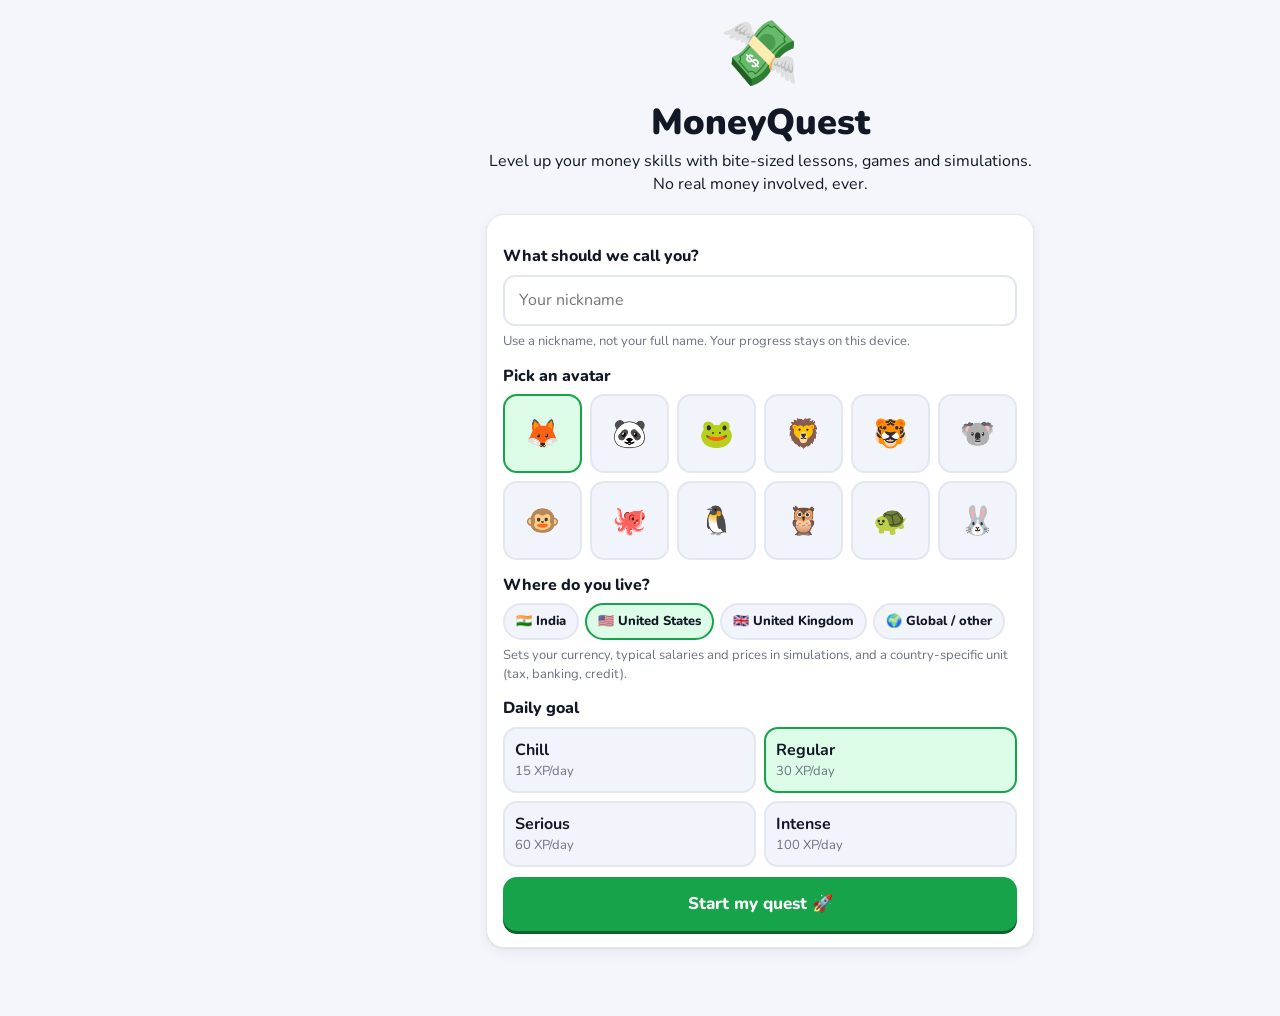
==== index.html @ 3b583910 "Responsive website layout and hosting config for Netlify and GitHub Pages - Desktop/laptop: sidebar " ====
<!doctype html>
<html lang="en">
<head>
  <meta charset="utf-8">
  <meta name="viewport" content="width=device-width, initial-scale=1, viewport-fit=cover">
  <title>MoneyQuest</title>
  <meta name="description" content="Learn money skills with bite-sized lessons, games, streaks, leaderboards and simulations. Built for teens.">
  <meta name="theme-color" content="#16a34a">
  <meta name="color-scheme" content="light dark">
  <meta name="apple-mobile-web-app-capable" content="yes">
  <meta name="mobile-web-app-capable" content="yes">
  <meta name="apple-mobile-web-app-title" content="MoneyQuest">
  <meta name="apple-mobile-web-app-status-bar-style" content="default">
  <link rel="manifest" href="manifest.webmanifest">
  <link rel="icon" href="icons/icon.svg" type="image/svg+xml">
  <link rel="apple-touch-icon" href="icons/icon-192.png">
  <link rel="preconnect" href="https://fonts.googleapis.com">
  <link rel="preconnect" href="https://fonts.gstatic.com" crossorigin>
  <link href="https://fonts.googleapis.com/css2?family=Nunito:wght@600;700;800;900&display=swap" rel="stylesheet">
  <link rel="stylesheet" href="css/styles.css">
</head>
<body>
  <div class="app">
    <header id="topbar"></header>
    <main id="main" class="screen"></main>
    <nav id="tabs" aria-label="Main"></nav>
  </div>
  <noscript>MoneyQuest needs JavaScript turned on.</noscript>
  <script src="js/content.js"></script>
  <script src="js/country.js"></script>
  <script src="js/ui.js"></script>
  <script src="js/state.js"></script>
  <script src="js/app.js"></script>
  <script src="js/adaptive.js"></script>
  <script src="js/personality.js"></script>
  <script src="js/games.js"></script>
  <script src="js/games2.js"></script>
  <script src="js/sims.js"></script>
  <script src="js/lifesim.js"></script>
  <script src="js/portfolio.js"></script>
</body>
</html>
---- css/styles.css ----
:root {
  --bg: #f4f6fb;
  --card: #ffffff;
  --card2: #f1f4fa;
  --text: #121826;
  --muted: #6b7280;
  --line: #e3e7ef;
  --accent: #16a34a;
  --accent-ink: #ffffff;
  --accent2: #6366f1;
  --good: #16a34a;
  --good-bg: #dcfce7;
  --bad: #dc2626;
  --bad-bg: #fee2e2;
  --warn: #d97706;
  --gold: #f59e0b;
  --shadow: 0 1px 2px rgba(16, 24, 40, .06), 0 4px 14px rgba(16, 24, 40, .06);
  --radius: 18px;
  --c: var(--accent);
  color-scheme: light;
}
@media (prefers-color-scheme: dark) {
  :root:not([data-theme="light"]) {
    --bg: #0d1117; --card: #161b26; --card2: #1d2433; --text: #eef2f8; --muted: #9aa4b5; --line: #2a3243;
    --accent: #22c55e; --accent-ink: #052e12; --accent2: #818cf8; --good: #22c55e; --good-bg: #0f2e1b; --bad: #f87171; --bad-bg: #3a1618;
    --shadow: 0 1px 2px rgba(0, 0, 0, .4); color-scheme: dark;
  }
}
:root[data-theme="dark"] {
  --bg: #0d1117; --card: #161b26; --card2: #1d2433; --text: #eef2f8; --muted: #9aa4b5; --line: #2a3243;
  --accent: #22c55e; --accent-ink: #052e12; --accent2: #818cf8; --good: #22c55e; --good-bg: #0f2e1b; --bad: #f87171; --bad-bg: #3a1618;
  --shadow: 0 1px 2px rgba(0, 0, 0, .4); color-scheme: dark;
}

* { box-sizing: border-box; }
html, body { margin: 0; }
body {
  background: var(--bg); color: var(--text);
  font-family: 'Nunito', system-ui, -apple-system, 'Segoe UI', Roboto, sans-serif;
  font-size: 16px; line-height: 1.45; -webkit-font-smoothing: antialiased;
  -webkit-tap-highlight-color: transparent;
}
a { color: inherit; text-decoration: none; }
h1, h2, h3 { line-height: 1.2; margin: 0 0 6px; font-weight: 900; }
h1 { font-size: 28px; } h2 { font-size: 21px; } h3 { font-size: 17px; }
p { margin: 6px 0; }
small, .small { font-size: 13px; }
.muted { color: var(--muted); }
.center { text-align: center; }
.up { color: var(--good); } .down { color: var(--bad); }
.good { color: var(--good); } .bad { color: var(--bad); }

/* ---------- Layout ---------- */
.app { max-width: 560px; margin: 0 auto; min-height: 100vh; min-height: 100dvh; position: relative; }
#topbar {
  position: sticky; top: 0; z-index: 20; display: flex; align-items: center; justify-content: space-between;
  padding: 10px 16px; padding-top: max(10px, env(safe-area-inset-top));
  background: color-mix(in srgb, var(--bg) 88%, transparent); backdrop-filter: blur(10px);
}
#topbar:empty { display: none; }
.me { display: flex; align-items: center; gap: 8px; font-weight: 800; }
.lvl { font-size: 13px; background: var(--card); padding: 3px 9px; border-radius: 99px; box-shadow: var(--shadow); }
.stats { display: flex; gap: 8px; }
.pill { background: var(--card); padding: 5px 11px; border-radius: 99px; font-weight: 800; font-size: 14px; box-shadow: var(--shadow); white-space: nowrap; }
.pill.streak { filter: grayscale(1); opacity: .7; }
.pill.streak.lit { filter: none; opacity: 1; }
.screen { padding: 8px 16px 110px; }
.sub { color: var(--muted); margin-top: 0; margin-bottom: 16px; }
.section { margin: 24px 0 10px; font-size: 18px; }
.row { display: flex; align-items: center; justify-content: space-between; gap: 10px; }
.row.gap { justify-content: flex-end; margin-top: 16px; }

#tabs {
  position: fixed; bottom: 0; left: 50%; transform: translateX(-50%); width: 100%; max-width: 560px; z-index: 30;
  display: flex; background: var(--card); border-top: 1px solid var(--line);
  padding-bottom: env(safe-area-inset-bottom);
}
.tab { flex: 1; display: flex; flex-direction: column; align-items: center; padding: 8px 0 7px; color: var(--muted); font-size: 11px; font-weight: 800; }
.tab .ti { font-size: 22px; filter: grayscale(1); opacity: .65; transition: transform .15s; }
.tab.active { color: var(--accent); }
.tab.active .ti { filter: none; opacity: 1; transform: translateY(-2px) scale(1.1); }

/* ---------- Cards & tiles ---------- */
.card { display: block; background: var(--card); border-radius: var(--radius); padding: 16px; margin-bottom: 12px; box-shadow: var(--shadow); border: 1px solid var(--line); width: 100%; text-align: left; color: inherit; font: inherit; }
button.card { cursor: pointer; }
.kicker { font-size: 12px; font-weight: 800; text-transform: uppercase; letter-spacing: .05em; color: var(--muted); }
.kicker.warn { color: var(--warn); }
.emoji-tile { flex: none; width: 52px; height: 52px; border-radius: 14px; display: grid; place-items: center; font-size: 28px; background: color-mix(in srgb, var(--c) 18%, transparent); }
.go { margin-left: auto; font-size: 20px; color: var(--c); font-weight: 900; }
.continue, .league-mini, .game-card, .goal-opt { display: flex; align-items: center; gap: 14px; }
.continue { border: 2px solid color-mix(in srgb, var(--c) 45%, transparent); }
.game-card { align-items: flex-start; }
.game-card h3 { margin-bottom: 2px; }
.grid2 { display: grid; grid-template-columns: 1fr 1fr; gap: 10px; }
.tile { background: var(--card); border: 1px solid var(--line); border-radius: var(--radius); padding: 14px; box-shadow: var(--shadow); display: flex; flex-direction: column; gap: 2px; transition: transform .1s; }
.tile:active, .card:active { transform: scale(.98); }
.tile .te { font-size: 30px; }
.tile span:last-child { color: var(--muted); font-size: 13px; }
.greet { margin-top: 6px; }
.tip p { margin-bottom: 0; }

.goal-card { display: flex; align-items: center; gap: 16px; }
.ring-bg { fill: none; stroke: var(--card2); stroke-width: 9; }
.ring-fg { fill: none; stroke-width: 9; stroke-linecap: round; transition: stroke-dashoffset .6s; }
.ring text { font-weight: 900; font-size: 16px; fill: var(--text); }
.week { display: flex; gap: 4px; margin-top: 8px; }
.day { display: flex; flex-direction: column; align-items: center; width: 30px; font-size: 11px; color: var(--muted); font-weight: 800; }
.day i { font-style: normal; width: 26px; height: 26px; display: grid; place-items: center; border-radius: 50%; background: var(--card2); margin-top: 2px; font-size: 14px; }
.day.on i { background: #ffedd5; }
.day.today span { color: var(--text); }

.bar { height: 12px; border-radius: 99px; background: var(--card2); overflow: hidden; margin: 8px 0 4px; }
.bar i { display: block; height: 100%; background: var(--c, var(--accent)); border-radius: 99px; transition: width .5s; }

.tier-badge { font-size: 30px; width: 52px; height: 52px; display: grid; place-items: center; border-radius: 50%; background: color-mix(in srgb, var(--tc) 22%, transparent); flex: none; }
.tier-badge.big { width: 64px; height: 64px; font-size: 38px; }

/* ---------- Buttons & inputs ---------- */
.btn {
  display: inline-flex; align-items: center; justify-content: center; gap: 6px; border: 0; cursor: pointer;
  font: inherit; font-weight: 800; font-size: 16px; padding: 12px 18px; border-radius: 14px;
  background: var(--card2); color: var(--text); box-shadow: 0 3px 0 var(--line); transition: transform .08s, box-shadow .08s;
}
.btn:active:not(:disabled) { transform: translateY(2px); box-shadow: 0 1px 0 var(--line); }
.btn:disabled { opacity: .45; cursor: not-allowed; }
.btn.primary { background: var(--c, var(--accent)); color: #fff; box-shadow: 0 3px 0 color-mix(in srgb, var(--c, var(--accent)) 60%, #000); }
.btn.danger { background: var(--bad); color: #fff; box-shadow: 0 3px 0 color-mix(in srgb, var(--bad) 60%, #000); }
.btn.ghost { background: transparent; box-shadow: none; color: var(--muted); }
.btn.danger.ghost { color: var(--bad); background: transparent; box-shadow: none; }
.btn.block { display: flex; width: 100%; margin-top: 10px; }
.btn.lg { padding: 15px 20px; font-size: 17px; }
.btn.sm { padding: 7px 12px; font-size: 14px; }
.input { width: 100%; font: inherit; font-size: 16px; padding: 12px 14px; border-radius: 12px; border: 2px solid var(--line); background: var(--card); color: var(--text); }
.input:focus { outline: none; border-color: var(--accent); }
.input.mono { font-family: ui-monospace, Menlo, monospace; font-size: 13px; }
.label { display: block; font-weight: 800; margin: 14px 0 6px; }
.hint { color: var(--muted); font-size: 13px; }
select { font: inherit; padding: 8px; border-radius: 10px; border: 1px solid var(--line); background: var(--card); color: var(--text); }

/* ---------- Onboarding ---------- */
.onboarding { padding-top: 30px; padding-bottom: 40px; }
.hero { text-align: center; margin-bottom: 18px; }
.logo { font-size: 64px; animation: bounce 1.6s infinite; }
.hero h1 { font-size: 36px; }
.avatar-grid { display: grid; grid-template-columns: repeat(6, 1fr); gap: 8px; }
.avatar-pick { font-size: 28px; aspect-ratio: 1; border-radius: 14px; border: 2px solid var(--line); background: var(--card2); cursor: pointer; }
.avatar-pick.sel { border-color: var(--accent); background: var(--good-bg); }
.goal-grid { display: grid; grid-template-columns: 1fr 1fr; gap: 8px; margin-bottom: 8px; }
.goal-pick { display: flex; flex-direction: column; padding: 10px; border-radius: 14px; border: 2px solid var(--line); background: var(--card2); cursor: pointer; font: inherit; color: inherit; }
.goal-pick span { color: var(--muted); font-size: 13px; }
.goal-pick.sel { border-color: var(--accent); background: var(--good-bg); }
.avatar { display: inline-grid; place-items: center; border-radius: 50%; background: var(--card2); }
.avatar.sm { width: 34px; height: 34px; font-size: 20px; flex: none; }
.avatar.xl { width: 76px; height: 76px; font-size: 44px; flex: none; }

/* ---------- Learn path ---------- */
.unit { background: var(--card); border: 1px solid var(--line); border-radius: var(--radius); padding: 16px; margin-bottom: 16px; box-shadow: var(--shadow); }
.unit-head { display: flex; gap: 12px; align-items: center; }
.unit-head p { color: var(--muted); font-size: 14px; margin: 0; }
.unit-emoji { font-size: 30px; width: 54px; height: 54px; display: grid; place-items: center; border-radius: 16px; background: color-mix(in srgb, var(--c) 18%, transparent); flex: none; }
.unit-count { margin-left: auto; font-weight: 900; color: var(--c); }
.path { display: flex; flex-direction: column; gap: 8px; margin-top: 10px; }
.node { display: flex; align-items: center; gap: 12px; padding: 8px; border-radius: 14px; cursor: pointer; }
.node:nth-child(2) { margin-left: 28px; } .node:nth-child(3) { margin-left: 56px; }
.node-dot { width: 52px; height: 52px; border-radius: 50%; display: grid; place-items: center; font-size: 24px; background: var(--card2); border: 3px solid var(--line); flex: none; }
.node.open .node-dot { background: var(--c); border-color: color-mix(in srgb, var(--c) 60%, #000); box-shadow: 0 0 0 5px color-mix(in srgb, var(--c) 25%, transparent); animation: pulse 2s infinite; }
.node.done .node-dot { background: color-mix(in srgb, var(--c) 25%, var(--card)); border-color: var(--c); }
.node.locked { opacity: .55; }
.node-title { font-weight: 800; display: flex; flex-direction: column; }
.stars { color: var(--gold); font-size: 14px; letter-spacing: 2px; }

/* ---------- Lesson ---------- */
.lesson-top { display: flex; align-items: center; gap: 12px; margin: 8px 0 22px; }
.lesson-top .bar { flex: 1; margin: 0; height: 14px; }
.x { font-size: 22px; color: var(--muted); font-weight: 900; padding: 4px 8px; }
.lesson-card { text-align: center; padding: 10px 6px; min-height: 46vh; }
.lesson-card p { font-size: 18px; }
.big-emoji { font-size: 72px; line-height: 1.1; margin-bottom: 10px; }
.lesson-foot { display: flex; align-items: center; gap: 10px; justify-content: flex-end; position: sticky; bottom: 16px; }
.lesson-foot .muted { margin-right: auto; font-weight: 800; }
.quiz h2 { font-size: 22px; margin-bottom: 16px; }
.opts { display: flex; flex-direction: column; gap: 10px; margin-top: 10px; }
.opt {
  font: inherit; font-weight: 700; text-align: left; padding: 14px 16px; border-radius: 14px; cursor: pointer;
  border: 2px solid var(--line); background: var(--card); color: var(--text); box-shadow: 0 3px 0 var(--line);
}
.opt.sel { border-color: var(--accent2); background: color-mix(in srgb, var(--accent2) 12%, var(--card)); box-shadow: 0 3px 0 var(--accent2); }
.opt.right { border-color: var(--good); background: var(--good-bg); box-shadow: 0 3px 0 var(--good); }
.opt.wrong { border-color: var(--bad); background: var(--bad-bg); box-shadow: 0 3px 0 var(--bad); animation: shake .35s; }
.opt:disabled { cursor: default; }
.check-bar { position: fixed; left: 50%; transform: translateX(-50%); bottom: 0; width: 100%; max-width: 560px; padding: 16px; padding-bottom: max(16px, env(safe-area-inset-bottom)); background: var(--bg); border-top: 1px solid var(--line); z-index: 40; }
.check-bar.inline { position: static; transform: none; border-radius: var(--radius); margin-top: 14px; border: 0; }
.check-bar.good { background: var(--good-bg); --c: var(--good); }
.check-bar.bad { background: var(--bad-bg); --c: var(--bad); }
.check-bar.good b { color: var(--good); } .check-bar.bad b { color: var(--bad); }
.fb-text p { margin: 4px 0 0; }
.screen-lesson { padding-bottom: 200px; }
.challenge h3 { margin: 6px 0; }
.challenge .fb p { margin-top: 10px; font-weight: 700; }

.result { text-align: center; padding-top: 30px; }
.result-stats { display: flex; gap: 10px; justify-content: center; margin: 18px 0; }
.result-stats div { background: var(--card); border: 1px solid var(--line); border-radius: 14px; padding: 12px 8px; flex: 1; max-width: 140px; display: flex; flex-direction: column; }
.result-stats b { font-size: 22px; }
.result-stats span { color: var(--muted); font-size: 12px; font-weight: 800; text-transform: uppercase; }
.grade { font-size: 56px; font-weight: 900; color: var(--accent); }

/* ---------- Ranks ---------- */
.seg { display: flex; background: var(--card2); border-radius: 14px; padding: 4px; margin: 10px 0 14px; }
.seg a { flex: 1; text-align: center; padding: 9px; border-radius: 10px; font-weight: 800; color: var(--muted); }
.seg a.on { background: var(--card); color: var(--text); box-shadow: var(--shadow); }
.league-head { display: flex; gap: 14px; align-items: center; }
.tiers { display: flex; justify-content: center; gap: 12px; margin: 4px 0 14px; font-size: 26px; }
.tiers span { filter: grayscale(1); opacity: .35; }
.tiers span.past { opacity: .7; }
.tiers span.on { filter: none; opacity: 1; transform: scale(1.3); }
.board { list-style: none; padding: 0; margin: 0; background: var(--card); border-radius: var(--radius); border: 1px solid var(--line); overflow: hidden; box-shadow: var(--shadow); }
.board li { display: flex; align-items: center; gap: 10px; padding: 11px 14px; border-bottom: 1px solid var(--line); }
.board li:last-child { border-bottom: 0; }
.board li.up { box-shadow: inset 4px 0 0 var(--good); }
.board li.down { box-shadow: inset 4px 0 0 var(--bad); }
.board li.you { background: color-mix(in srgb, var(--accent) 12%, var(--card)); }
.board .pos { width: 28px; text-align: center; font-weight: 900; }
.board .nm { flex: 1; font-weight: 800; display: flex; flex-direction: column; min-width: 0; overflow: hidden; text-overflow: ellipsis; }
.board .nm small { color: var(--muted); font-weight: 600; }
.board .xp { font-weight: 800; color: var(--muted); white-space: nowrap; }
.board .rm { border: 0; background: none; color: var(--muted); cursor: pointer; font-size: 14px; }
.code-row { display: flex; gap: 8px; }
.code-row .input { flex: 1; min-width: 0; }

/* ---------- Profile ---------- */
.profile-head { display: flex; align-items: center; gap: 14px; margin: 8px 0 14px; }
.profile-head h1 { margin: 0; }
.profile-head .btn { margin-left: auto; }
.stat-grid { display: grid; grid-template-columns: repeat(3, 1fr); gap: 10px; }
.stat { background: var(--card); border: 1px solid var(--line); border-radius: 16px; padding: 12px; display: flex; flex-direction: column; align-items: flex-start; box-shadow: var(--shadow); }
.stat b { font-size: 20px; } .stat small { color: var(--muted); font-weight: 700; font-size: 12px; }
.xp-chart { display: flex; align-items: flex-end; gap: 8px; height: 130px; }
.xp-chart .col { flex: 1; display: flex; flex-direction: column; align-items: center; justify-content: flex-end; height: 100%; font-size: 12px; color: var(--muted); font-weight: 800; }
.xp-chart .col i { width: 100%; background: var(--accent); border-radius: 8px 8px 3px 3px; min-height: 3px; margin: 3px 0; }
.unit-prog { display: grid; grid-template-columns: 1fr 1.2fr auto; gap: 10px; align-items: center; font-weight: 700; font-size: 14px; padding: 4px 0; }
.unit-prog .bar { margin: 0; }
.badges { display: grid; grid-template-columns: repeat(3, 1fr); gap: 10px; }
.badge { background: var(--card); border: 1px solid var(--line); border-radius: 16px; padding: 12px 8px; text-align: center; display: flex; flex-direction: column; align-items: center; gap: 2px; opacity: .5; }
.badge span { font-size: 32px; filter: grayscale(1); }
.badge b { font-size: 13px; } .badge small { font-size: 11px; color: var(--muted); }
.badge.got { opacity: 1; box-shadow: var(--shadow); border-color: color-mix(in srgb, var(--gold) 50%, var(--line)); }
.badge.got span { filter: none; }
.shop-row { display: flex; align-items: center; gap: 12px; padding: 8px 0; border-bottom: 1px solid var(--line); }
.shop-row:last-child { border-bottom: 0; }
.shop-row p { margin: 0; }
.shop-row .btn { margin-left: auto; white-space: nowrap; }
.se { font-size: 30px; }
.set-row { display: flex; justify-content: space-between; align-items: center; padding: 10px 0; border-bottom: 1px solid var(--line); font-weight: 700; }
.set-row input[type=checkbox] { width: 22px; height: 22px; accent-color: var(--accent); }

/* ---------- Games ---------- */
.game-hud { display: flex; align-items: center; justify-content: space-between; gap: 8px; margin: 8px 0 18px; font-weight: 800; }
.timer b { font-size: 20px; }
.combo { color: var(--warn); min-width: 50px; text-align: right; }
.nw-stage { height: 300px; display: grid; place-items: center; touch-action: pan-y; }
.nw-card { width: 230px; height: 260px; background: var(--card); border-radius: 26px; box-shadow: var(--shadow); border: 2px solid var(--line); display: flex; flex-direction: column; align-items: center; justify-content: center; gap: 12px; text-align: center; padding: 16px; user-select: none; cursor: grab; transition: transform .2s, opacity .2s; }
.nw-card span { font-size: 86px; } .nw-card b { font-size: 21px; }
.nw-card.fly-left { transform: translateX(-140%) rotate(-18deg); opacity: 0; }
.nw-card.fly-right { transform: translateX(140%) rotate(18deg); opacity: 0; }
.nw-card.ok { border-color: var(--good); } .nw-card.no { border-color: var(--bad); }
.nw-fb { text-align: center; font-weight: 800; min-height: 1.4em; margin: 4px 0 0; }
.nw-buttons { display: grid; grid-template-columns: 1fr 1fr; gap: 12px; margin-top: 10px; }
.nw-buttons .btn { padding: 18px; font-size: 18px; }
.btn.need { background: #3b82f6; color: #fff; box-shadow: 0 3px 0 #1e40af; }
.btn.want { background: #ec4899; color: #fff; box-shadow: 0 3px 0 #9d174d; }
.phone { background: var(--card); border: 1px solid var(--line); border-radius: 28px; padding: 18px; box-shadow: var(--shadow); min-height: 220px; margin-bottom: 16px; }
.phone-from { font-weight: 800; color: var(--muted); font-size: 14px; border-bottom: 1px solid var(--line); padding-bottom: 8px; margin-bottom: 14px; }
.bubble { background: var(--card2); border-radius: 18px 18px 18px 4px; padding: 14px 16px; font-size: 17px; max-width: 92%; }
.io-grid { display: grid; grid-template-columns: 1fr 1fr; gap: 12px; margin: 16px 0; }
.io-opt { font: inherit; color: inherit; background: var(--card); border: 2px solid var(--line); border-radius: 20px; padding: 16px 12px; cursor: pointer; box-shadow: 0 4px 0 var(--line); position: relative; }
.io-opt.right { border-color: var(--good); background: var(--good-bg); }
.io-opt.wrong { opacity: .75; }
.io-tag { display: inline-grid; place-items: center; width: 34px; height: 34px; border-radius: 50%; background: var(--accent2); color: #fff; font-weight: 900; margin-bottom: 8px; }
.io-line { font-size: 16px; padding: 3px 0; }
.io-line b { font-size: 22px; }
.io-result { margin-top: 8px; font-weight: 900; font-size: 18px; }

/* ---------- Sims ---------- */
.sim-head { display: flex; align-items: center; gap: 8px; margin: 6px 0 12px; }
.sim-head h1 { margin: 0; font-size: 24px; }
.sim-head .btn, .sim-head .pill { margin-left: auto; }
.mk-top { display: flex; justify-content: space-between; align-items: flex-start; gap: 10px; flex-wrap: wrap; }
.mk-summary .mk-val { display: flex; flex-direction: column; }
.mk-val b { font-size: 30px; font-weight: 900; }
.mk-val span:last-child { font-weight: 800; }
.mk-side { display: flex; gap: 16px; text-align: right; }
.mk-side div { display: flex; flex-direction: column; }
.chart { width: 100%; height: 150px; display: block; margin-top: 10px; }
.chart.sm { height: 110px; }
.legend { display: flex; gap: 14px; font-size: 12px; color: var(--muted); font-weight: 700; margin-top: 4px; }
.legend i { display: inline-block; width: 10px; height: 10px; border-radius: 3px; margin-right: 4px; vertical-align: -1px; }
.speed { display: flex; gap: 6px; margin-top: 12px; flex-wrap: wrap; }
.sp { flex: 1; font: inherit; font-weight: 800; padding: 9px 6px; border-radius: 12px; border: 2px solid var(--line); background: var(--card2); color: var(--text); cursor: pointer; white-space: nowrap; }
.sp.on { border-color: var(--accent); background: var(--good-bg); }
.mk-list { display: flex; flex-direction: column; gap: 6px; }
.mk-row { display: flex; align-items: center; gap: 10px; width: 100%; font: inherit; color: inherit; text-align: left; background: var(--card); border: 2px solid var(--line); border-radius: 14px; padding: 10px 12px; cursor: pointer; }
.mk-row.sel { border-color: var(--accent2); }
.mk-e { font-size: 26px; } .mk-e.big { font-size: 38px; }
.mk-n { flex: 1; display: flex; flex-direction: column; min-width: 0; }
.mk-n small { color: var(--muted); white-space: nowrap; overflow: hidden; text-overflow: ellipsis; }
.spark { width: 64px; height: 30px; flex: none; }
.mk-p { display: flex; flex-direction: column; align-items: flex-end; min-width: 78px; }
.mk-p small { font-weight: 800; }
.tr-head { display: flex; gap: 12px; align-items: center; }
.tr-head h3 { margin: 0; }
.tr-info { display: grid; grid-template-columns: repeat(4, 1fr); gap: 6px; margin: 10px 0; }
.tr-info div { display: flex; flex-direction: column; } .tr-info .kicker { font-size: 10px; }
.tr-controls { display: flex; gap: 6px; align-items: center; }
.tr-controls .btn.sm { padding: 7px 9px; }
.tr-controls .qty { text-align: center; padding: 8px 4px; min-width: 56px; flex: 1; }
.tr-btns { display: grid; grid-template-columns: 1fr 1fr; gap: 10px; margin-top: 10px; }
.news { padding: 6px 14px; }
.news-item { padding: 9px 0; border-bottom: 1px solid var(--line); font-size: 14px; }
.news-item:last-child { border-bottom: 0; }
.news-item.good { border-left: 0; } .news-item .nd { display: inline-block; min-width: 42px; font-weight: 800; color: var(--muted); font-size: 12px; }
.news-item.bad .nd { color: var(--bad); } .news-item.good .nd { color: var(--good); }
.life-hud .lh-goal { display: flex; justify-content: space-between; font-weight: 800; }
.lh-stats { display: grid; grid-template-columns: repeat(4, 1fr); gap: 6px; margin-top: 8px; }
.lh-stats div { display: flex; flex-direction: column; } .lh-stats .kicker { font-size: 10px; } .lh-stats b { font-size: 15px; }
.ledger div { display: flex; justify-content: space-between; padding: 6px 0; border-bottom: 1px dashed var(--line); }
.ledger div:last-child { border-bottom: 0; }
.ledger .total { font-weight: 900; border-top: 2px solid var(--line); border-bottom: 0; }
.slider { display: grid; grid-template-columns: 1fr auto; gap: 4px 10px; margin: 12px 0; font-weight: 700; }
.slider input { grid-column: 1 / -1; width: 100%; accent-color: var(--accent); height: 28px; }
.event { text-align: center; }
.event .opts { text-align: left; }
.list { padding-left: 20px; } .list li { margin: 6px 0; }

/* ---------- Modal, toasts, confetti ---------- */
.modal-wrap { position: fixed; inset: 0; background: rgba(0, 0, 0, .45); display: grid; place-items: center; z-index: 100; padding: 16px; animation: fade .2s; }
.modal { background: var(--card); border-radius: 22px; padding: 22px; width: 100%; max-width: 420px; max-height: 90vh; overflow: auto; animation: pop .25s; }
.celebrate { text-align: center; }
#toasts { position: fixed; top: 12px; left: 50%; transform: translateX(-50%); z-index: 200; display: flex; flex-direction: column; gap: 8px; align-items: center; pointer-events: none; width: calc(100% - 32px); max-width: 420px; }
.toast { background: var(--text); color: var(--bg); padding: 10px 16px; border-radius: 14px; font-weight: 800; font-size: 14px; box-shadow: var(--shadow); animation: drop .25s; transition: opacity .3s, transform .3s; text-align: center; }
.toast.xp { background: var(--gold); color: #2b1700; }
.toast.good { background: var(--good); color: #fff; }
.toast.bad { background: var(--bad); color: #fff; }
.toast.badge { background: var(--accent2); color: #fff; }
.toast.out { opacity: 0; transform: translateY(-10px); }
.confetti { position: fixed; inset: 0; pointer-events: none; z-index: 150; }

/* ---------- Animations ---------- */
.pop { animation: pop .3s ease-out; }
.bounce { animation: bounce 1.2s infinite; }
@keyframes pop { from { transform: scale(.94); opacity: 0; } to { transform: none; opacity: 1; } }
@keyframes fade { from { opacity: 0; } }
@keyframes drop { from { transform: translateY(-14px); opacity: 0; } }
@keyframes bounce { 0%, 100% { transform: translateY(0); } 50% { transform: translateY(-8px); } }
@keyframes shake { 25% { transform: translateX(-6px); } 75% { transform: translateX(6px); } }
@keyframes pulse { 50% { box-shadow: 0 0 0 9px color-mix(in srgb, var(--c) 12%, transparent); } }
@media (prefers-reduced-motion: reduce) { *, *::before, *::after { animation: none !important; transition: none !important; } }

@media (max-width: 380px) {
  .stat-grid, .badges { grid-template-columns: 1fr 1fr; }
  .mk-side { text-align: left; }
  .spark { display: none; }
  .tr-info { grid-template-columns: 1fr 1fr; }
  .lh-stats { grid-template-columns: 1fr 1fr; }
}

/* ======================= v2 features ======================= */
.chips { display: flex; flex-wrap: wrap; gap: 6px; margin-top: 6px; }
.chip { font: inherit; font-size: 13px; font-weight: 800; padding: 7px 11px; border-radius: 99px; border: 2px solid var(--line); background: var(--card2); color: var(--text); cursor: pointer; }
.chip.on { border-color: var(--accent); background: var(--good-bg); }
.chip.right { border-color: var(--good); background: var(--good-bg); }
.chip.wrong { border-color: var(--bad); background: var(--bad-bg); text-decoration: line-through; }
.chip:disabled { cursor: default; }
.board-cats { margin: 4px 0 6px; }
.pill.up { color: var(--good); }
.nudge { display: flex; align-items: center; gap: 14px; border: 2px solid color-mix(in srgb, var(--c) 40%, transparent); }
.nudge h3 { font-size: 16px; }
.lit { display: flex; flex-direction: column; gap: 2px; margin-top: 6px; }
.lit-row { display: grid; grid-template-columns: 1.3fr 1.5fr 40px; gap: 10px; align-items: center; font-weight: 700; font-size: 14px; padding: 3px 0; }
.lit-row .bar { margin: 0; height: 10px; }
.lit-row b { text-align: right; }
.lit-mini h3 { margin-bottom: 4px; }
.persona-head { display: flex; align-items: center; gap: 12px; }
.persona-head .big-emoji { font-size: 52px; margin: 0; }
.trait { display: flex; gap: 10px; align-items: flex-start; padding: 8px 0; border-bottom: 1px dashed var(--line); }
.trait div { display: flex; flex-direction: column; }
.trait small { color: var(--muted); }
.tip-line { background: var(--card2); border-radius: 12px; padding: 10px 12px; font-weight: 600; font-size: 14px; }
.mode-grid { display: flex; flex-direction: column; gap: 0; }
.mode { display: flex; gap: 14px; align-items: center; }
.mode h3 { margin: 0; }
.life-hud .lh-foot { display: flex; justify-content: space-between; margin-top: 8px; font-size: 14px; font-weight: 700; color: var(--muted); }
.life-hud .lh-foot b { font-size: 15px; }
.goal-panel { border: 2px dashed color-mix(in srgb, var(--gold) 60%, transparent); }
.buy-opts { display: grid; grid-template-columns: 1fr 1fr; gap: 8px; }
.buy-opt { font: inherit; color: inherit; text-align: left; border: 2px solid var(--line); background: var(--card2); border-radius: 14px; padding: 10px; cursor: pointer; display: flex; flex-direction: column; gap: 3px; }
.buy-opt small { color: var(--muted); font-size: 12px; }
.buy-opt:disabled { opacity: .5; cursor: not-allowed; }
.mix { margin: 10px 0; }
.insights { display: grid; gap: 8px; margin-top: 12px; }
.ins { display: flex; gap: 10px; align-items: center; padding: 10px 12px; border-radius: 14px; background: var(--card2); }
.ins span { font-size: 24px; }
.ins div { display: flex; flex-direction: column; }
.ins small { color: var(--muted); font-weight: 800; text-transform: uppercase; font-size: 11px; letter-spacing: .04em; }
.ins.good { background: var(--good-bg); } .ins.bad { background: var(--bad-bg); }
.ins.learn { border: 2px solid var(--accent2); }
.whatifs { display: flex; flex-direction: column; gap: 8px; margin-bottom: 10px; }
.btn.whatif { justify-content: flex-start; text-align: left; font-size: 15px; background: var(--card); border: 2px solid var(--line); box-shadow: 0 3px 0 var(--line); }
.btn.whatif.on { border-color: var(--accent2); background: color-mix(in srgb, var(--accent2) 12%, var(--card)); }
.challenge-banner { border: 2px solid var(--gold); background: color-mix(in srgb, var(--gold) 10%, var(--card)); }
.vs { display: grid; grid-template-columns: 1fr auto 1fr; gap: 8px; align-items: center; text-align: center; margin: 10px 0; }
.vs div { display: flex; flex-direction: column; }
.vs b { font-size: 20px; } .vs small, .vs span { color: var(--muted); font-size: 12px; font-weight: 700; }
.vs-mid { font-weight: 900; color: var(--muted); }
.char { text-align: center; }
.char .ledger { text-align: left; }
.sm-input { width: 130px; padding: 8px 10px; text-align: right; }
.verdicts { display: grid; grid-template-columns: repeat(3, 1fr); gap: 8px; }
.verdicts .btn { padding: 14px 6px; font-size: 15px; }
.btn.warnbtn { background: #f59e0b; color: #fff; box-shadow: 0 3px 0 #b45309; }
.btn.picked { outline: 3px solid var(--text); outline-offset: 2px; opacity: 1 !important; }
.tag { display: inline-block; font-size: 11px; font-weight: 800; padding: 2px 8px; border-radius: 99px; background: var(--card2); color: var(--muted); }
.flagbox { margin-top: 14px; }
.bb-stats { display: grid; grid-template-columns: 1fr 1fr; gap: 14px; }
.bb-stats b { font-size: 22px; }
.opt small { float: right; font-weight: 800; }
.race .lane { padding: 8px 0; border-bottom: 1px dashed var(--line); }
.race .lane.you b { color: var(--accent); }
.lane-top { display: flex; flex-direction: column; }
.lane-top small, .lane > small { color: var(--muted); font-size: 12px; }
.gauge { text-align: center; }
.gauge b { font-size: 48px; font-weight: 900; display: block; }
.gauge small { color: var(--muted); font-weight: 700; }
details.card summary { cursor: pointer; }
.loan-opt { display: block; }
.loan-opt.right { border: 2px solid var(--good); background: var(--good-bg); }
.loan-opt.wrong { border: 2px solid var(--bad); background: var(--bad-bg); }
.loan-opt.dim { opacity: .7; }
.loan-opt:disabled { cursor: default; color: inherit; }
.tok-row { display: grid; grid-template-columns: 1fr auto 26px auto; gap: 8px; align-items: center; padding: 6px 0; border-bottom: 1px dashed var(--line); font-weight: 700; }
.tok-row small { display: block; font-weight: 600; font-size: 11px; }
.tok-row b { text-align: center; font-size: 18px; }
.alloc-bar { display: flex; height: 16px; border-radius: 99px; overflow: hidden; margin: 10px 0; background: var(--card2); }
.alloc-bar i { display: block; height: 100%; }
.slider.alloc span small { display: block; font-size: 11px; }
.yr-table { margin-top: 8px; }
.yr-row { display: grid; grid-template-columns: 1fr 70px 80px; gap: 8px; padding: 5px 0; border-bottom: 1px dashed var(--line); font-size: 14px; }
.yr-row b, .yr-row small { text-align: right; font-weight: 800; }
.yr-row.head { color: var(--muted); font-size: 11px; font-weight: 800; text-transform: uppercase; }
.yr-row.head b, .yr-row.head small { font-weight: 800; color: var(--muted); }
.unit-prog.you-row { border-top: 2px solid var(--line); margin-top: 4px; padding-top: 8px; }
.country-chips { margin-bottom: 4px; }
h4 { margin: 10px 0 4px; }
@media (max-width: 380px) {
  .buy-opts { grid-template-columns: 1fr; }
  .lit-row { grid-template-columns: 1.4fr 1fr 36px; font-size: 13px; }
}
.mentor { border-left: 5px solid var(--accent2); }
.mentor-head { display: flex; gap: 10px; align-items: center; }
.mentor-head div { display: flex; flex-direction: column; }
.mentor-head small { color: var(--muted); font-weight: 700; }
.mentor p { margin: 8px 0 4px; }
.mentor a { color: var(--accent2); font-weight: 800; }
.locked-card { color: var(--muted); background: var(--card2); }

/* ======================= Responsive website layout ======================= */
:focus-visible { outline: 3px solid var(--accent2); outline-offset: 2px; }
.opt:focus-visible, .btn:focus-visible, .chip:focus-visible { outline-offset: 3px; }

/* Tablets: a roomier single column */
@media (min-width: 600px) {
  .app, #tabs, .check-bar { max-width: 760px; }
  .screen { padding-left: 24px; padding-right: 24px; }
  .grid2 { grid-template-columns: repeat(4, 1fr); }
  .badges { grid-template-columns: repeat(4, 1fr); }
  .whatifs { display: grid; grid-template-columns: 1fr 1fr; }
}

/* Laptops & desktops: sidebar navigation + wide content */
@media (min-width: 960px) {
  .app {
    max-width: 1280px; display: grid; grid-template-columns: 240px minmax(0, 1fr);
    grid-template-rows: auto 1fr; grid-template-areas: "nav top" "nav main";
  }
  #topbar { grid-area: top; padding: 16px 36px; }
  #main { grid-area: main; }
  .screen { padding: 8px 36px 56px; }
  #tabs {
    grid-area: nav; display: flex !important; position: sticky; top: 0; bottom: auto; left: auto; transform: none;
    width: auto; max-width: none; height: 100vh; height: 100dvh; flex-direction: column; justify-content: flex-start; gap: 4px;
    padding: 22px 14px; border-top: 0; border-right: 1px solid var(--line); z-index: 10;
  }
  #tabs:empty { display: none !important; }
  #tabs::before { content: "💸 MoneyQuest"; white-space: nowrap; font-weight: 900; font-size: 22px; padding: 4px 14px 20px; color: var(--text); }
  .tab { flex: none; flex-direction: row; gap: 12px; padding: 11px 14px; border-radius: 12px; font-size: 15px; justify-content: flex-start; }
  .tab .ti { font-size: 22px; }
  .tab:hover { background: var(--card2); color: var(--text); }
  .tab.active { background: var(--good-bg); }
  .tab.active .ti { transform: none; }

  /* Onboarding has no navigation yet: centre it */
  .onboarding { grid-column: 1 / -1; grid-row: 1 / -1; max-width: 620px; width: 100%; margin-inline: auto; }

  /* Focused screens (lessons, quizzes, games) stay at a comfortable reading width */
  .screen-lesson, .screen-practice, .screen-game, .screen-personality, .screen-sim, .screen-ranks {
    max-width: 860px; width: 100%; justify-self: center;
  }
  .screen-lesson, .screen-practice { padding-bottom: 56px; }
  .check-bar { position: sticky; bottom: 12px; left: auto; transform: none; max-width: none; width: auto; margin-top: 20px; border: 1px solid var(--line); border-radius: var(--radius); box-shadow: var(--shadow); }
  .lesson-card { min-height: 0; padding-block: 24px; }

  /* Dashboard-style pages flow into two balanced columns (masonry-style) */
  .screen-home, .screen-learn, .screen-play { columns: 2; column-gap: 18px; }
  .screen-home > *, .screen-learn > *, .screen-play > * { break-inside: avoid; }
  .screen-home > h1, .screen-home > .sub, .screen-home > .section, .screen-home > .grid2,
  .screen-learn > h1, .screen-learn > .sub, .screen-learn > .card:first-of-type,
  .screen-play > h1, .screen-play > .sub { column-span: all; }
  .screen-home > .section { margin-top: 16px; }
  .screen-home > #challenge, .screen-learn > .unit { display: block; }

  .stat-grid { grid-template-columns: repeat(6, 1fr); }
  .badges { grid-template-columns: repeat(5, 1fr); }
  .mode-grid { display: grid; grid-template-columns: repeat(3, 1fr); gap: 12px; }
  .mode-grid .mode { flex-direction: column; align-items: flex-start; height: 100%; }
  .buy-opts { grid-template-columns: repeat(auto-fit, minmax(170px, 1fr)); }
  .nw-stage { height: 340px; }
}

@media (min-width: 960px) and (hover: hover) {
  a.card:hover, button.card:not(:disabled):hover, .tile:hover, .mk-row:hover, .opt:not(:disabled):hover {
    border-color: color-mix(in srgb, var(--accent2) 45%, var(--line)); transform: translateY(-1px);
  }
  a.card, button.card, .tile, .opt { transition: transform .12s, border-color .12s; }
}
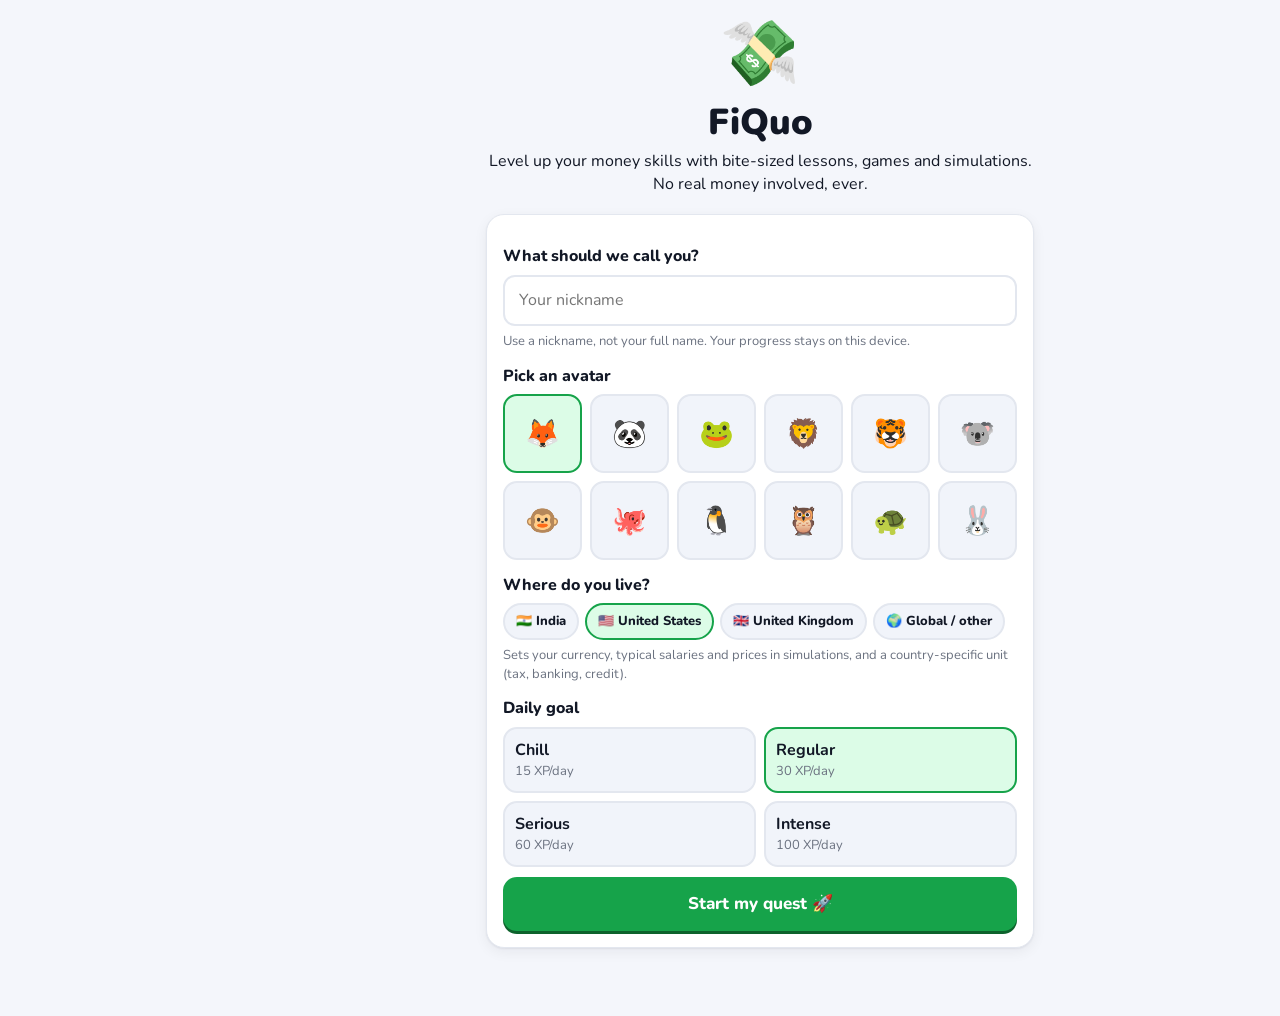
==== commit ecedb50d: "Rename the app to FiQuo - All visible names, page title, metadata, manifest, README and docs - Save " ====
--- a/index.html
+++ b/index.html
@@ -3,13 +3,21 @@
 <head>
   <meta charset="utf-8">
   <meta name="viewport" content="width=device-width, initial-scale=1, viewport-fit=cover">
-  <title>MoneyQuest</title>
-  <meta name="description" content="Learn money skills with bite-sized lessons, games, streaks, leaderboards and simulations. Built for teens.">
+  <title>FiQuo: Free Financial Literacy Game for Teens</title>
+  <meta name="description" content="FiQuo is a free money skills app for teens. Learn budgeting, saving, investing, credit and how to spot scams through bite-sized lessons, 10 games, a Life Simulator and a Portfolio Simulator. No real money, no sign-up.">
+  <meta name="robots" content="index, follow">
+  <meta property="og:type" content="website">
+  <meta property="og:site_name" content="FiQuo">
+  <meta property="og:title" content="FiQuo: Free Financial Literacy Game for Teens">
+  <meta property="og:description" content="Learn budgeting, saving, investing and scam-spotting through lessons, games and life simulations. Free, no sign-up.">
+  <meta property="og:image" content="icons/icon-512.png">
+  <meta name="twitter:card" content="summary">
+  <script type="application/ld+json">{"@context":"https://schema.org","@type":"WebApplication","name":"FiQuo","applicationCategory":"EducationalApplication","operatingSystem":"Any (web browser)","description":"A free, game-style financial literacy app for teens with lessons, mini-games, a Life Simulator and a Portfolio Simulator.","audience":{"@type":"EducationalAudience","educationalRole":"student"},"offers":{"@type":"Offer","price":"0"},"inLanguage":"en"}</script>
   <meta name="theme-color" content="#16a34a">
   <meta name="color-scheme" content="light dark">
   <meta name="apple-mobile-web-app-capable" content="yes">
   <meta name="mobile-web-app-capable" content="yes">
-  <meta name="apple-mobile-web-app-title" content="MoneyQuest">
+  <meta name="apple-mobile-web-app-title" content="FiQuo">
   <meta name="apple-mobile-web-app-status-bar-style" content="default">
   <link rel="manifest" href="manifest.webmanifest">
   <link rel="icon" href="icons/icon.svg" type="image/svg+xml">
@@ -22,15 +30,30 @@
 <body>
   <div class="app">
     <header id="topbar"></header>
-    <main id="main" class="screen"></main>
+    <main id="main" class="screen">
+      <section class="seo-intro">
+        <h1>FiQuo: money skills for teens</h1>
+        <p>FiQuo is a free financial literacy game for teenagers. Learn how to budget your pocket money, save for something big, understand compound interest, avoid debt traps, invest wisely and spot online scams.</p>
+        <h2>What you can do</h2>
+        <ul>
+          <li><b>Bite-sized lessons</b> on pocket money, budgeting, saving, banking, taxes, credit, investing and money safety, with quizzes.</li>
+          <li><b>10 mini-games</b> including Needs vs Wants, Budget Battle, Scam Simulator, Loan Detective, Inflation Dodge and a Credit Score Challenge.</li>
+          <li><b>Life Simulator:</b> live a year of teen money life with real choices, random events and "What if?" replays.</li>
+          <li><b>Portfolio Simulator:</b> invest fictional money through real historical periods and learn why markets rise and fall.</li>
+          <li><b>Streaks, weekly quests, leaderboards and badges</b> to keep learning fun.</li>
+        </ul>
+        <p>Country modes for India, the US and the UK. No real money, no sign-up, works on phones, tablets and laptops.</p>
+      </section>
+    </main>
     <nav id="tabs" aria-label="Main"></nav>
   </div>
-  <noscript>MoneyQuest needs JavaScript turned on.</noscript>
+  <noscript>FiQuo needs JavaScript turned on.</noscript>
   <script src="js/content.js"></script>
   <script src="js/country.js"></script>
   <script src="js/ui.js"></script>
   <script src="js/state.js"></script>
   <script src="js/app.js"></script>
+  <script src="js/extras.js"></script>
   <script src="js/adaptive.js"></script>
   <script src="js/personality.js"></script>
   <script src="js/games.js"></script>
--- a/css/styles.css
+++ b/css/styles.css
@@ -91,7 +91,7 @@
 .continue { border: 2px solid color-mix(in srgb, var(--c) 45%, transparent); }
 .game-card { align-items: flex-start; }
 .game-card h3 { margin-bottom: 2px; }
-.grid2 { display: grid; grid-template-columns: 1fr 1fr; gap: 10px; }
+.grid2 { display: grid; grid-template-columns: 1fr 1fr; gap: 10px; margin-bottom: 12px; }
 .tile { background: var(--card); border: 1px solid var(--line); border-radius: var(--radius); padding: 14px; box-shadow: var(--shadow); display: flex; flex-direction: column; gap: 2px; transition: transform .1s; }
 .tile:active, .card:active { transform: scale(.98); }
 .tile .te { font-size: 30px; }
@@ -491,7 +491,7 @@
     padding: 22px 14px; border-top: 0; border-right: 1px solid var(--line); z-index: 10;
   }
   #tabs:empty { display: none !important; }
-  #tabs::before { content: "💸 MoneyQuest"; white-space: nowrap; font-weight: 900; font-size: 22px; padding: 4px 14px 20px; color: var(--text); }
+  #tabs::before { content: "💸 FiQuo"; white-space: nowrap; font-weight: 900; font-size: 22px; padding: 4px 14px 20px; color: var(--text); }
   .tab { flex: none; flex-direction: row; gap: 12px; padding: 11px 14px; border-radius: 12px; font-size: 15px; justify-content: flex-start; }
   .tab .ti { font-size: 22px; }
   .tab:hover { background: var(--card2); color: var(--text); }
@@ -510,13 +510,20 @@
   .lesson-card { min-height: 0; padding-block: 24px; }
 
   /* Dashboard-style pages flow into two balanced columns (masonry-style) */
-  .screen-home, .screen-learn, .screen-play { columns: 2; column-gap: 18px; }
-  .screen-home > *, .screen-learn > *, .screen-play > * { break-inside: avoid; }
-  .screen-home > h1, .screen-home > .sub, .screen-home > .section, .screen-home > .grid2,
+  .screen-learn, .screen-play { columns: 2; column-gap: 18px; }
+  .screen-learn > *, .screen-play > * { break-inside: avoid; }
   .screen-learn > h1, .screen-learn > .sub, .screen-learn > .card:first-of-type,
   .screen-play > h1, .screen-play > .sub { column-span: all; }
-  .screen-home > .section { margin-top: 16px; }
-  .screen-home > #challenge, .screen-learn > .unit { display: block; }
+  .screen-learn > .unit, .game-group { display: block; }
+  .game-group { padding-bottom: 6px; }
+  .game-group > .section:first-child { margin-top: 0; padding-top: 4px; }
+  .home-cols { display: grid; grid-template-columns: 1fr 1fr; column-gap: 18px; align-items: start; }
+  .home-cols > .col { min-width: 0; }
+
+  /* Focus mode (personality quiz): no sidebar, centred on the whole screen */
+  .app.focus { grid-template-columns: minmax(0, 1fr); grid-template-areas: "top" "main"; }
+  .app.focus #tabs { display: none !important; }
+  .app.focus .screen-personality { max-width: 760px; justify-self: center; }
 
   .stat-grid { grid-template-columns: repeat(6, 1fr); }
   .badges { grid-template-columns: repeat(5, 1fr); }
@@ -532,3 +539,33 @@
   }
   a.card, button.card, .tile, .opt { transition: transform .12s, border-color .12s; }
 }
+
+/* ---------- Weekly quests & real savings jar ---------- */
+.quests .quest { display: flex; align-items: center; gap: 10px; padding: 10px 0; border-bottom: 1px dashed var(--line); }
+.quest .qe { font-size: 24px; width: 32px; text-align: center; flex: none; }
+.quest .qb { flex: 1; min-width: 0; }
+.quest .qt { display: flex; justify-content: space-between; gap: 8px; }
+.quest .qt small { color: var(--muted); font-weight: 800; white-space: nowrap; font-variant-numeric: tabular-nums; }
+.quest .bar { margin: 6px 0 0; height: 8px; }
+.quest.ready .bar i { background: var(--gold); }
+.quest.claimed { opacity: .6; }
+.quest .qdone { color: var(--good); font-weight: 900; font-size: 20px; width: 56px; text-align: center; }
+.quest .btn { flex: none; min-width: 56px; }
+.quest-bonus { display: flex; gap: 10px; align-items: center; padding-top: 10px; color: var(--muted); font-weight: 700; }
+.quest-bonus span { font-size: 22px; }
+.quest-bonus.claimed { color: var(--good); }
+.jar .jar-art { font-size: 36px; }
+.jar-body { display: flex; gap: 16px; align-items: center; margin-top: 8px; }
+.jar-vis { position: relative; flex: none; width: 76px; height: 96px; border: 3px solid var(--line); border-top-width: 8px; border-radius: 12px 12px 18px 18px; overflow: hidden; background: var(--card2); display: grid; place-items: center; }
+.jar-fill { position: absolute; left: 0; right: 0; bottom: 0; background: linear-gradient(var(--gold), color-mix(in srgb, var(--gold) 70%, var(--accent))); transition: height .6s ease; }
+.jar-vis span { position: relative; font-weight: 900; font-size: 15px; color: var(--text); }
+.jar-info { flex: 1; min-width: 0; }
+.jar-num b { font-size: 24px; font-weight: 900; font-variant-numeric: tabular-nums; }
+.jar-num small { color: var(--muted); font-weight: 700; margin-left: 6px; }
+.jar-add { display: flex; flex-wrap: wrap; gap: 6px; }
+.error-msg { color: var(--bad); font-weight: 700; font-size: 14px; min-height: 1em; }
+
+/* Static intro shown to search engines / before the app loads */
+.seo-intro { max-width: 640px; margin: 24px auto; line-height: 1.6; }
+.seo-intro h1 { font-size: 30px; }
+.seo-intro h2 { font-size: 20px; margin-top: 18px; }
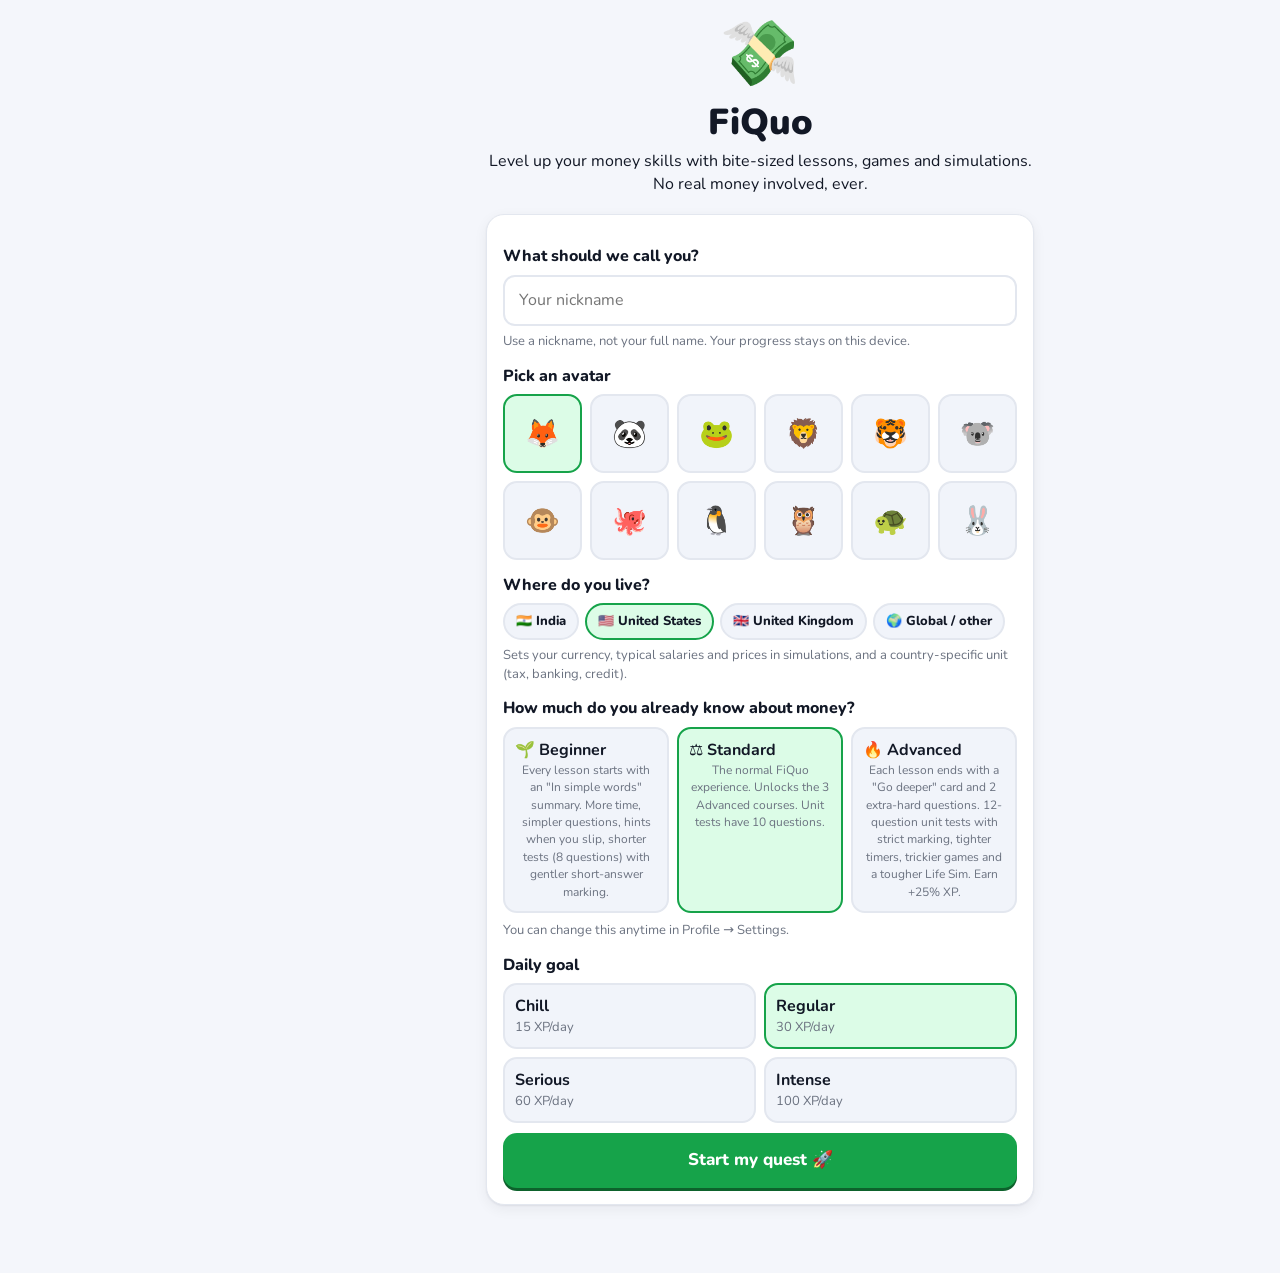
==== commit 9b337190: "Add quizzes, unit tests, advanced courses and difficulty-based lessons - Mid-unit quizzes and end-of" ====
--- a/index.html
+++ b/index.html
@@ -1,6 +1,15 @@
 <!doctype html>
 <html lang="en">
 <head>
+  <!-- Google tag (gtag.js) -->
+  <script async src="https://www.googletagmanager.com/gtag/js?id=G-MR3NT9CDEP"></script>
+  <script>
+    window.dataLayer = window.dataLayer || [];
+    function gtag(){dataLayer.push(arguments);}
+    gtag('js', new Date());
+
+    gtag('config', 'G-MR3NT9CDEP');
+  </script>
   <meta charset="utf-8">
   <meta name="viewport" content="width=device-width, initial-scale=1, viewport-fit=cover">
   <title>FiQuo: Free Financial Literacy Game for Teens</title>
@@ -10,9 +19,11 @@
   <meta property="og:site_name" content="FiQuo">
   <meta property="og:title" content="FiQuo: Free Financial Literacy Game for Teens">
   <meta property="og:description" content="Learn budgeting, saving, investing and scam-spotting through lessons, games and life simulations. Free, no sign-up.">
-  <meta property="og:image" content="icons/icon-512.png">
+  <link rel="canonical" href="https://fiquo.netlify.app/">
+  <meta property="og:url" content="https://fiquo.netlify.app/">
+  <meta property="og:image" content="https://fiquo.netlify.app/icons/icon-512.png">
   <meta name="twitter:card" content="summary">
-  <script type="application/ld+json">{"@context":"https://schema.org","@type":"WebApplication","name":"FiQuo","applicationCategory":"EducationalApplication","operatingSystem":"Any (web browser)","description":"A free, game-style financial literacy app for teens with lessons, mini-games, a Life Simulator and a Portfolio Simulator.","audience":{"@type":"EducationalAudience","educationalRole":"student"},"offers":{"@type":"Offer","price":"0"},"inLanguage":"en"}</script>
+  <script type="application/ld+json">{"@context":"https://schema.org","@type":"WebApplication","name":"FiQuo","url":"https://fiquo.netlify.app/","applicationCategory":"EducationalApplication","operatingSystem":"Any (web browser)","description":"A free, game-style financial literacy app for teens with lessons, mini-games, a Life Simulator and a Portfolio Simulator.","audience":{"@type":"EducationalAudience","educationalRole":"student"},"offers":{"@type":"Offer","price":"0"},"inLanguage":"en"}</script>
   <meta name="theme-color" content="#16a34a">
   <meta name="color-scheme" content="light dark">
   <meta name="apple-mobile-web-app-capable" content="yes">
@@ -36,7 +47,8 @@
         <p>FiQuo is a free financial literacy game for teenagers. Learn how to budget your pocket money, save for something big, understand compound interest, avoid debt traps, invest wisely and spot online scams.</p>
         <h2>What you can do</h2>
         <ul>
-          <li><b>Bite-sized lessons</b> on pocket money, budgeting, saving, banking, taxes, credit, investing and money safety, with quizzes.</li>
+          <li><b>Bite-sized lessons</b> on pocket money, budgeting, saving, banking, taxes, credit, investing and money safety, plus advanced courses on markets, the economy and starting a business.</li>
+          <li><b>Quizzes and unit tests</b> with multiple choice, number, ordering, matching and short-answer questions.</li>
           <li><b>10 mini-games</b> including Needs vs Wants, Budget Battle, Scam Simulator, Loan Detective, Inflation Dodge and a Credit Score Challenge.</li>
           <li><b>Life Simulator:</b> live a year of teen money life with real choices, random events and "What if?" replays.</li>
           <li><b>Portfolio Simulator:</b> invest fictional money through real historical periods and learn why markets rise and fall.</li>
@@ -49,12 +61,14 @@
   </div>
   <noscript>FiQuo needs JavaScript turned on.</noscript>
   <script src="js/content.js"></script>
+  <script src="js/content-advanced.js"></script>
   <script src="js/country.js"></script>
   <script src="js/ui.js"></script>
   <script src="js/state.js"></script>
   <script src="js/app.js"></script>
   <script src="js/extras.js"></script>
   <script src="js/adaptive.js"></script>
+  <script src="js/assess.js"></script>
   <script src="js/personality.js"></script>
   <script src="js/games.js"></script>
   <script src="js/games2.js"></script>
--- a/css/styles.css
+++ b/css/styles.css
@@ -161,7 +161,7 @@
 .unit-count { margin-left: auto; font-weight: 900; color: var(--c); }
 .path { display: flex; flex-direction: column; gap: 8px; margin-top: 10px; }
 .node { display: flex; align-items: center; gap: 12px; padding: 8px; border-radius: 14px; cursor: pointer; }
-.node:nth-child(2) { margin-left: 28px; } .node:nth-child(3) { margin-left: 56px; }
+.node:nth-child(4n+2), .node:nth-child(4n+4) { margin-left: 28px; } .node:nth-child(4n+3) { margin-left: 56px; }
 .node-dot { width: 52px; height: 52px; border-radius: 50%; display: grid; place-items: center; font-size: 24px; background: var(--card2); border: 3px solid var(--line); flex: none; }
 .node.open .node-dot { background: var(--c); border-color: color-mix(in srgb, var(--c) 60%, #000); box-shadow: 0 0 0 5px color-mix(in srgb, var(--c) 25%, transparent); animation: pulse 2s infinite; }
 .node.done .node-dot { background: color-mix(in srgb, var(--c) 25%, var(--card)); border-color: var(--c); }
@@ -502,7 +502,7 @@
   .onboarding { grid-column: 1 / -1; grid-row: 1 / -1; max-width: 620px; width: 100%; margin-inline: auto; }
 
   /* Focused screens (lessons, quizzes, games) stay at a comfortable reading width */
-  .screen-lesson, .screen-practice, .screen-game, .screen-personality, .screen-sim, .screen-ranks {
+  .screen-lesson, .screen-practice, .screen-test, .screen-game, .screen-personality, .screen-sim, .screen-ranks {
     max-width: 860px; width: 100%; justify-self: center;
   }
   .screen-lesson, .screen-practice { padding-bottom: 56px; }
@@ -569,3 +569,74 @@
 .seo-intro { max-width: 640px; margin: 24px auto; line-height: 1.6; }
 .seo-intro h1 { font-size: 30px; }
 .seo-intro h2 { font-size: 20px; margin-top: 18px; }
+
+/* ---------- How it works + difficulty ---------- */
+.me { display: flex; align-items: center; gap: 8px; }
+.me a.lvl { color: var(--text); }
+.lvl-q { display: inline-grid; place-items: center; width: 16px; height: 16px; border-radius: 50%; background: var(--accent2); color: #fff; font-size: 11px; margin-left: 2px; }
+.diff-pill { padding: 3px 7px; }
+a.link { color: var(--accent2); font-weight: 800; }
+.how h2 { font-size: 19px; }
+.how p { max-width: 70ch; }
+.how-table { margin: 10px 0; border: 1px solid var(--line); border-radius: 14px; overflow: hidden; }
+.how-row { display: grid; grid-template-columns: minmax(0, 1fr) minmax(0, 1.2fr); gap: 12px; padding: 10px 14px; border-bottom: 1px solid var(--line); font-size: 14px; }
+.how-row:last-child { border-bottom: 0; }
+.how-row b { font-weight: 700; color: var(--muted); }
+.how-table.levels .how-row { grid-template-columns: minmax(0, 1fr) auto; font-variant-numeric: tabular-nums; }
+.how-row.you { background: var(--good-bg); }
+.how-row.you b { color: var(--good); }
+.how-row.past { opacity: .65; }
+.how-now { display: grid; gap: 8px; }
+.diff-grid { grid-template-columns: 1fr; }
+.diff-grid .goal-pick span { font-size: 12px; }
+@media (min-width: 600px) { .diff-grid { grid-template-columns: repeat(3, 1fr); } }
+@media (min-width: 960px) { .screen-how { max-width: 860px; width: 100%; justify-self: center; } }
+@media (max-width: 420px) { .how-row { grid-template-columns: 1fr; gap: 2px; } }
+
+/* ---------- Quizzes & unit tests ---------- */
+.test-node .node-dot { border-radius: 16px; }
+.test-node.test .node-dot { width: 58px; height: 58px; }
+.test-node .node-title small { font-weight: 700; font-size: 12px; }
+.unit.adv { border: 2px solid color-mix(in srgb, var(--c) 45%, var(--line)); }
+.adv-tag { display: inline-block; font-size: 12px; font-weight: 900; text-transform: uppercase; letter-spacing: .04em; color: var(--c); background: color-mix(in srgb, var(--c) 14%, transparent); padding: 3px 9px; border-radius: 99px; margin-bottom: 8px; }
+.mastery-line { font-size: 13px; font-weight: 800; color: var(--c); margin-top: 6px; }
+.adv-teaser h3 { margin: 4px 0; }
+.lesson-card.extra { border: 2px dashed color-mix(in srgb, var(--c) 50%, var(--line)); border-radius: var(--radius); background: color-mix(in srgb, var(--c) 6%, var(--card)); }
+.lesson-card.extra .kicker { margin-bottom: 6px; }
+.screen-test { padding-bottom: 40px; }
+.screen-test .check-bar { position: sticky; bottom: 8px; left: auto; transform: none; max-width: none; width: auto; margin-top: 18px; border: 1px solid var(--line); border-radius: var(--radius); box-shadow: var(--shadow); max-height: 72vh; overflow-y: auto; }
+.check-bar.part { background: color-mix(in srgb, var(--gold) 16%, var(--bg)); }
+.check-bar.part b { color: color-mix(in srgb, var(--gold) 70%, var(--text)); }
+.fb-detail { margin-top: 6px; font-size: 14px; }
+.fb-detail p { margin: 4px 0; }
+.ans-list { margin: 6px 0; padding-left: 20px; }
+.ans-list li { margin: 2px 0; }
+.ideas { list-style: none; padding: 0; margin: 6px 0; }
+.ideas li { padding: 3px 0; font-weight: 700; }
+.ideas li.miss { color: var(--muted); }
+.model { background: var(--card); border: 1px solid var(--line); border-radius: 12px; padding: 10px 12px; margin-top: 8px; }
+.model p { margin: 4px 0 0; }
+.opt.check { display: flex; align-items: center; gap: 10px; }
+.opt.check .box { width: 20px; height: 20px; border-radius: 6px; border: 2px solid var(--line); flex: none; display: grid; place-items: center; font-size: 13px; }
+.opt.check.sel .box { background: var(--accent2); border-color: var(--accent2); }
+.opt.check.sel .box::after { content: '✓'; color: #fff; font-weight: 900; }
+.opts.tf { flex-direction: row; } .opts.tf .opt { flex: 1; text-align: center; }
+.num-in { display: flex; align-items: center; gap: 8px; font-size: 20px; font-weight: 900; }
+.num-in input { flex: 1; min-width: 0; font: inherit; font-size: 22px; padding: 12px 14px; border-radius: 14px; border: 2px solid var(--line); background: var(--card); color: var(--text); }
+.num-in input:focus, .screen-test textarea:focus { outline: none; border-color: var(--accent2); }
+.screen-test textarea { width: 100%; box-sizing: border-box; font: inherit; font-size: 16px; padding: 12px 14px; border-radius: 14px; border: 2px solid var(--line); background: var(--card); color: var(--text); resize: vertical; }
+.order-built { min-height: 60px; border: 2px dashed var(--line); border-radius: 14px; padding: 8px; display: flex; flex-direction: column; gap: 6px; justify-content: center; }
+.ord-item { display: flex; gap: 10px; align-items: center; font-weight: 700; background: var(--card); border: 1px solid var(--line); border-radius: 10px; padding: 8px 10px; }
+.ord-item b { width: 24px; height: 24px; border-radius: 50%; background: var(--c); color: #fff; display: grid; place-items: center; font-size: 13px; flex: none; }
+.order-pool { display: flex; flex-wrap: wrap; gap: 8px; margin: 12px 0 8px; }
+.order-pool .chip { text-align: left; }
+.order-pool .chip:disabled { opacity: .35; cursor: default; }
+.match { display: flex; flex-direction: column; gap: 10px; }
+.match-row { display: grid; grid-template-columns: 1fr 1.3fr; gap: 10px; align-items: center; font-weight: 800; background: var(--card); border: 1px solid var(--line); border-radius: 14px; padding: 10px 12px; }
+.match-row select { width: 100%; min-width: 0; }
+@media (max-width: 480px) { .match-row { grid-template-columns: 1fr; gap: 6px; } }
+.type-chips { display: flex; flex-wrap: wrap; gap: 6px; justify-content: center; margin: 4px 0 12px; }
+.type-chips .chip { cursor: default; }
+.card.left { text-align: left; }
+.row-link { display: block; padding: 8px 0; font-weight: 800; border-top: 1px solid var(--line); }
+.row-link:first-of-type { border-top: 0; }
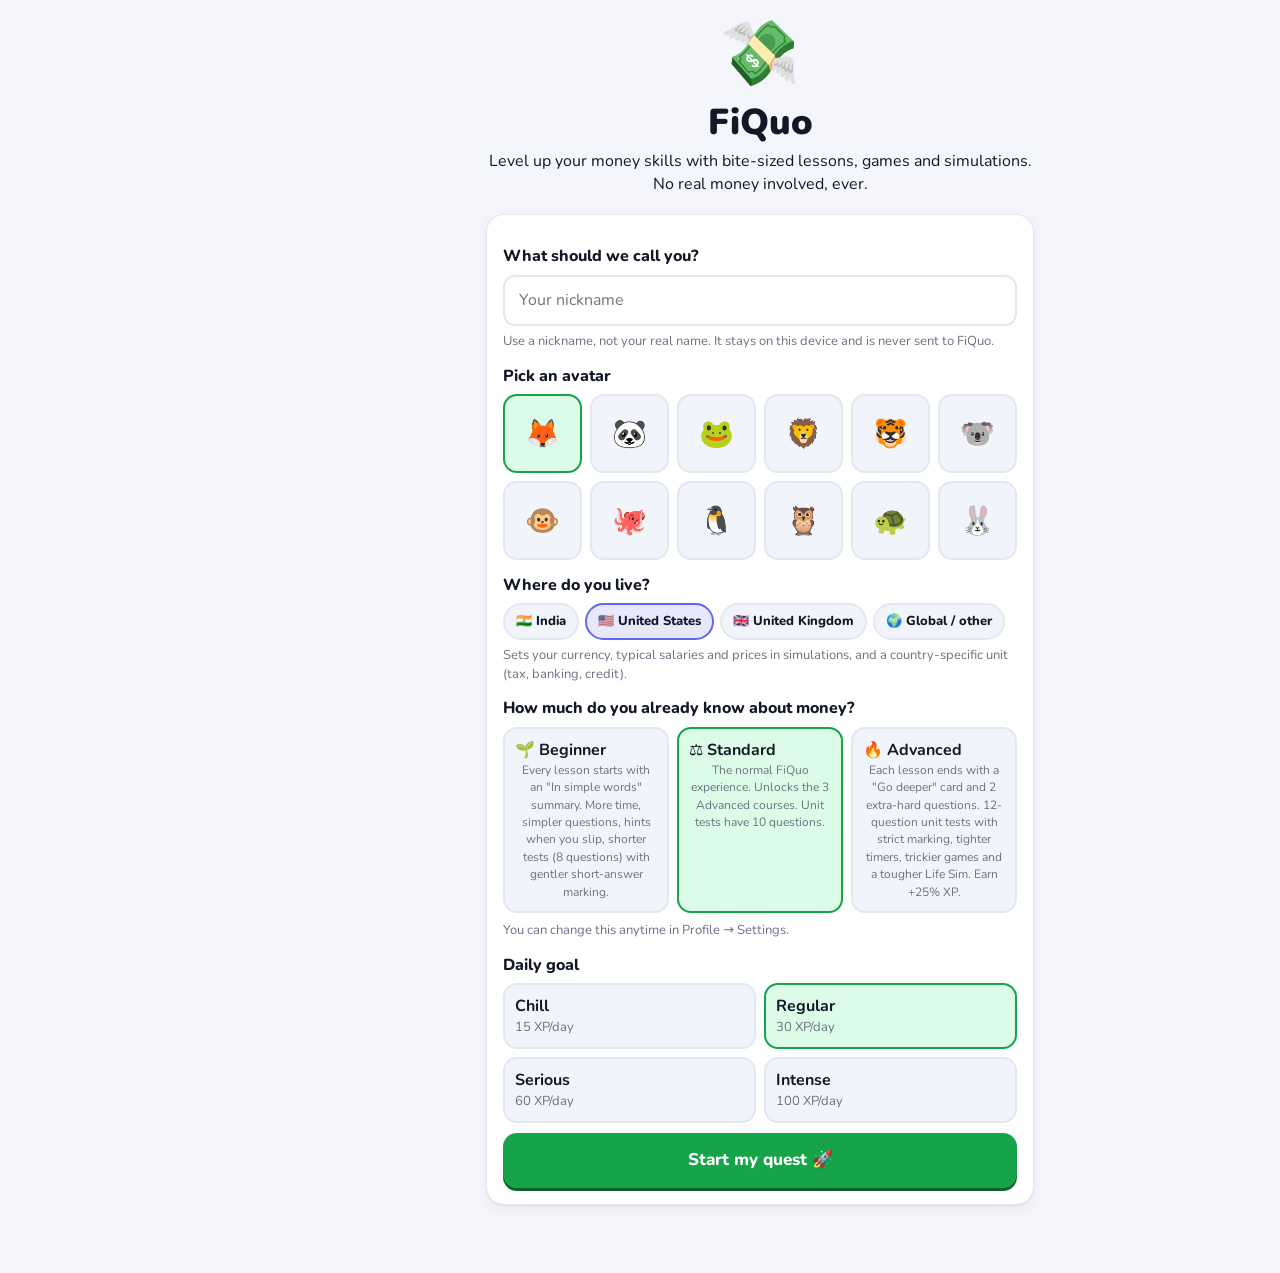
==== commit 1589a2a6: "Add research backend, Money Check, survey, teacher dashboard and story page - Supabase schema: inser" ====
--- a/index.html
+++ b/index.html
@@ -55,6 +55,7 @@
           <li><b>Streaks, weekly quests, leaderboards and badges</b> to keep learning fun.</li>
         </ul>
         <p>Country modes for India, the US and the UK. No real money, no sign-up, works on phones, tablets and laptops.</p>
+        <p>Teachers can create free class codes and see anonymous class progress. Read <a href="#/about">the FiQuo story and impact</a>.</p>
       </section>
     </main>
     <nav id="tabs" aria-label="Main"></nav>
@@ -65,10 +66,13 @@
   <script src="js/country.js"></script>
   <script src="js/ui.js"></script>
   <script src="js/state.js"></script>
+  <script src="js/config.js"></script>
+  <script src="js/cloud.js"></script>
   <script src="js/app.js"></script>
   <script src="js/extras.js"></script>
   <script src="js/adaptive.js"></script>
   <script src="js/assess.js"></script>
+  <script src="js/impact.js"></script>
   <script src="js/personality.js"></script>
   <script src="js/games.js"></script>
   <script src="js/games2.js"></script>
--- a/css/styles.css
+++ b/css/styles.css
@@ -640,3 +640,46 @@
 .card.left { text-align: left; }
 .row-link { display: block; padding: 8px 0; font-weight: 800; border-top: 1px solid var(--line); }
 .row-link:first-of-type { border-top: 0; }
+
+/* ---------- Money Check, survey, story & teacher pages ---------- */
+.brand { font-weight: 900; font-size: 20px; color: var(--text); }
+.check-row { display: flex; gap: 10px; align-items: flex-start; cursor: pointer; margin: 8px 0; }
+.check-row input { width: 20px; height: 20px; margin-top: 2px; flex: none; accent-color: var(--accent2); }
+.check-row span { display: flex; flex-direction: column; gap: 2px; }
+.check-row small { color: var(--muted); font-weight: 600; }
+.conf-row { display: grid; grid-template-columns: repeat(5, 1fr); gap: 6px; }
+.conf { font: inherit; border: 2px solid var(--line); background: var(--card); color: var(--text); border-radius: 14px; padding: 8px 2px; display: flex; flex-direction: column; align-items: center; gap: 2px; cursor: pointer; }
+.conf span { font-size: 26px; } .conf small { font-size: 11px; font-weight: 800; color: var(--muted); text-align: center; }
+.conf.sel { border-color: var(--accent2); background: color-mix(in srgb, var(--accent2) 12%, var(--card)); }
+.likert, .nps { display: flex; flex-wrap: wrap; gap: 6px; }
+.nps .chip { min-width: 38px; text-align: center; }
+.chip.on { border-color: var(--accent2); background: color-mix(in srgb, var(--accent2) 15%, var(--card)); }
+.bar.dual { height: auto; display: grid; gap: 3px; background: none; overflow: visible; }
+.bar.dual em, .bar.dual i { display: block; height: 6px; min-width: 3px; border-radius: 99px; }
+.bar.dual em { background: color-mix(in srgb, var(--c, var(--accent)) 35%, var(--card2)); }
+.compare .cmp { display: flex; align-items: center; gap: 12px; flex-wrap: wrap; margin-bottom: 8px; }
+.compare .cmp div { display: flex; flex-direction: column; } .compare .cmp small { color: var(--muted); font-weight: 800; text-transform: uppercase; font-size: 11px; }
+.compare .cmp b { font-size: 30px; } .compare .arrow { font-size: 24px; color: var(--muted); }
+.delta { margin-left: auto; font-weight: 900; font-size: 18px; padding: 6px 12px; border-radius: 99px; background: var(--card2); }
+.delta.up { background: var(--good-bg); color: var(--good); } .delta.down { background: var(--bad-bg); color: var(--bad); }
+.research .card.consent { box-shadow: none; padding: 0; border: 0; background: none; margin: 10px 0; }
+.mono { font-family: ui-monospace, Menlo, monospace; font-size: 13px; word-break: break-all; }
+.impact-tiles { margin-bottom: 12px; }
+.impact-tiles .stat em { font-style: normal; font-size: 11px; color: var(--muted); font-weight: 700; margin-top: 2px; }
+.story-hero { text-align: center; padding: 10px 0 18px; }
+.story-hero .sub { max-width: 560px; margin-inline: auto; }
+.story h2 { margin-top: 0; }
+.story .stat-grid { margin: 10px 0; }
+.timeline { list-style: none; padding: 0; margin: 0; border-left: 3px solid var(--line); }
+.timeline li { position: relative; padding: 0 0 14px 16px; }
+.timeline li::before { content: ''; position: absolute; left: -8px; top: 4px; width: 13px; height: 13px; border-radius: 50%; background: var(--accent); }
+.timeline .when { display: block; font-size: 11px; font-weight: 900; text-transform: uppercase; color: var(--muted); }
+.timeline p { margin: 2px 0 0; font-size: 14px; }
+.quotes { display: grid; gap: 10px; margin-bottom: 12px; }
+.quotes blockquote { margin: 0; font-style: italic; font-weight: 700; }
+.quotes cite { display: block; font-style: normal; font-size: 12px; color: var(--muted); margin-top: 6px; }
+.class-card .row { align-items: flex-start; }
+.class-card h3 { margin: 0; }
+.class-stats:not(:empty) { margin-top: 10px; }
+.code-row { flex-wrap: wrap; }
+@media (min-width: 960px) { .screen-about, .screen-teacher, .screen-check, .screen-survey { max-width: 860px; width: 100%; justify-self: center; } }
